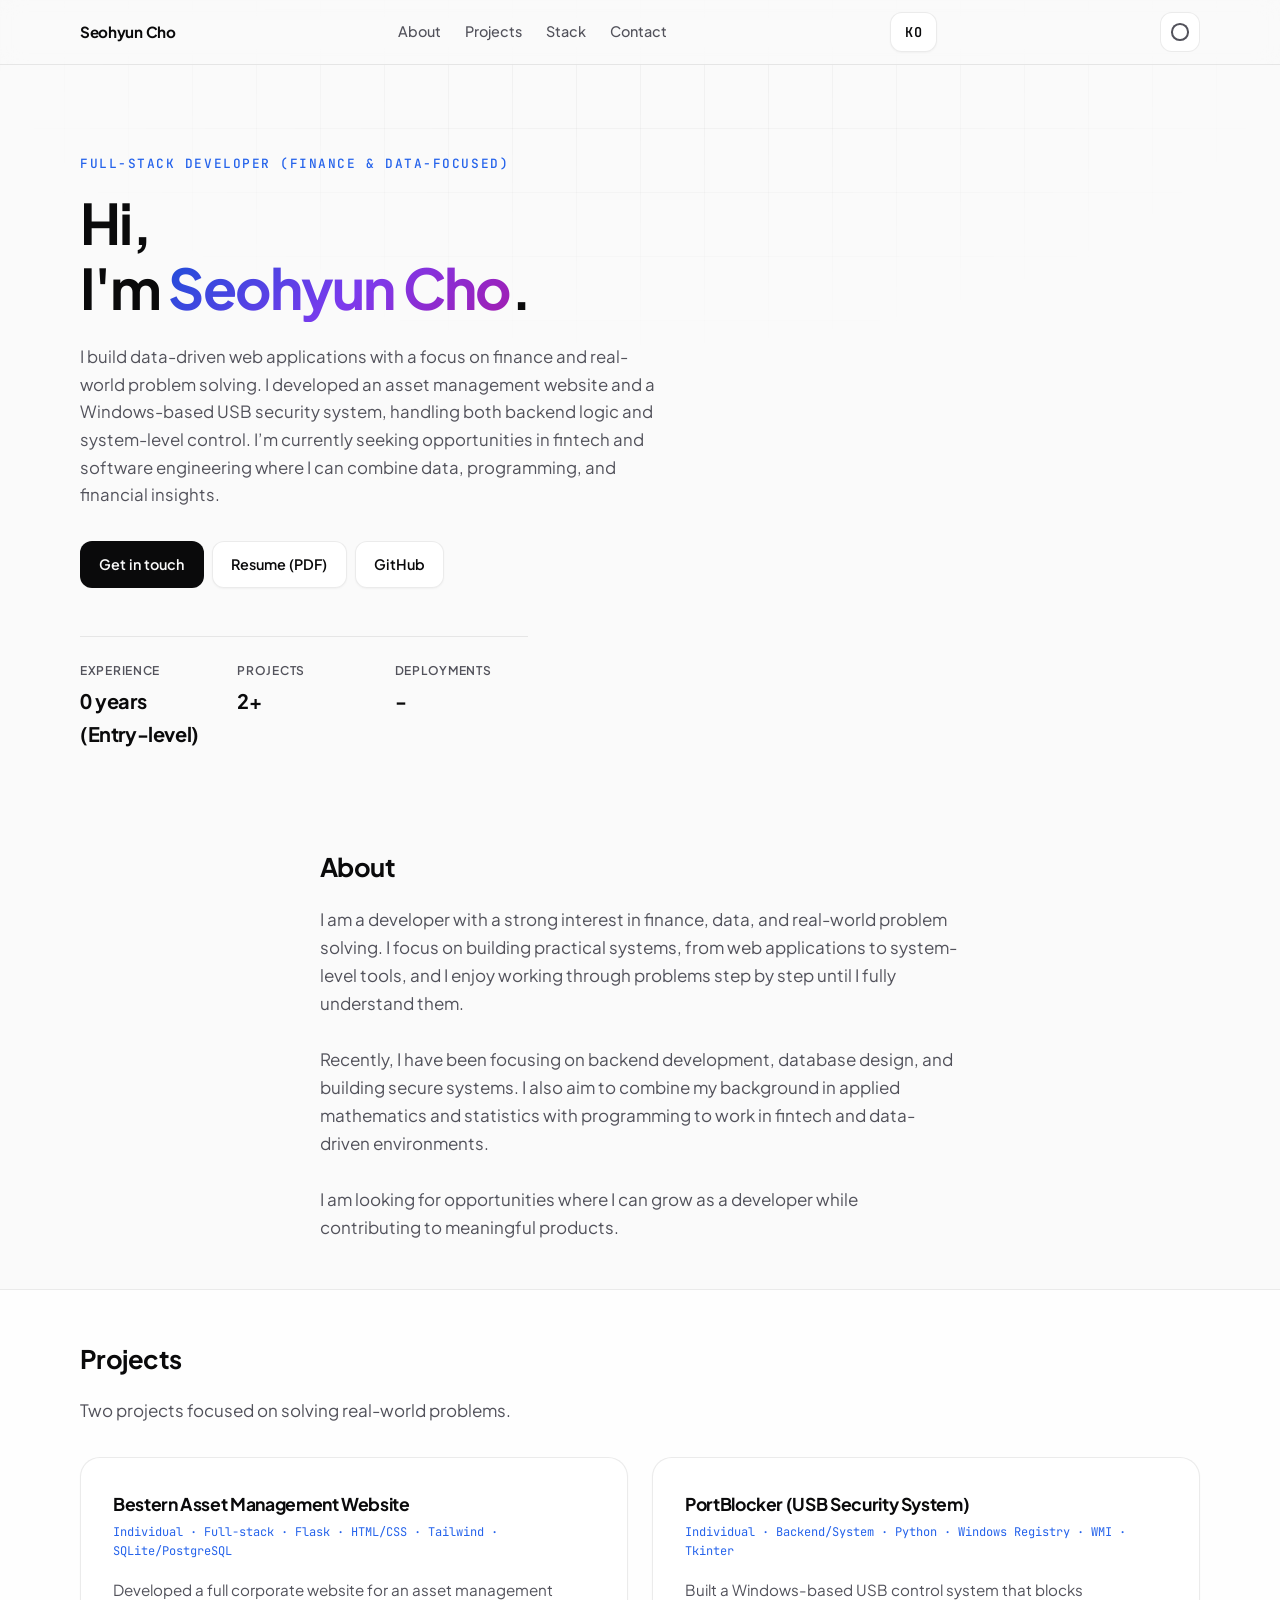
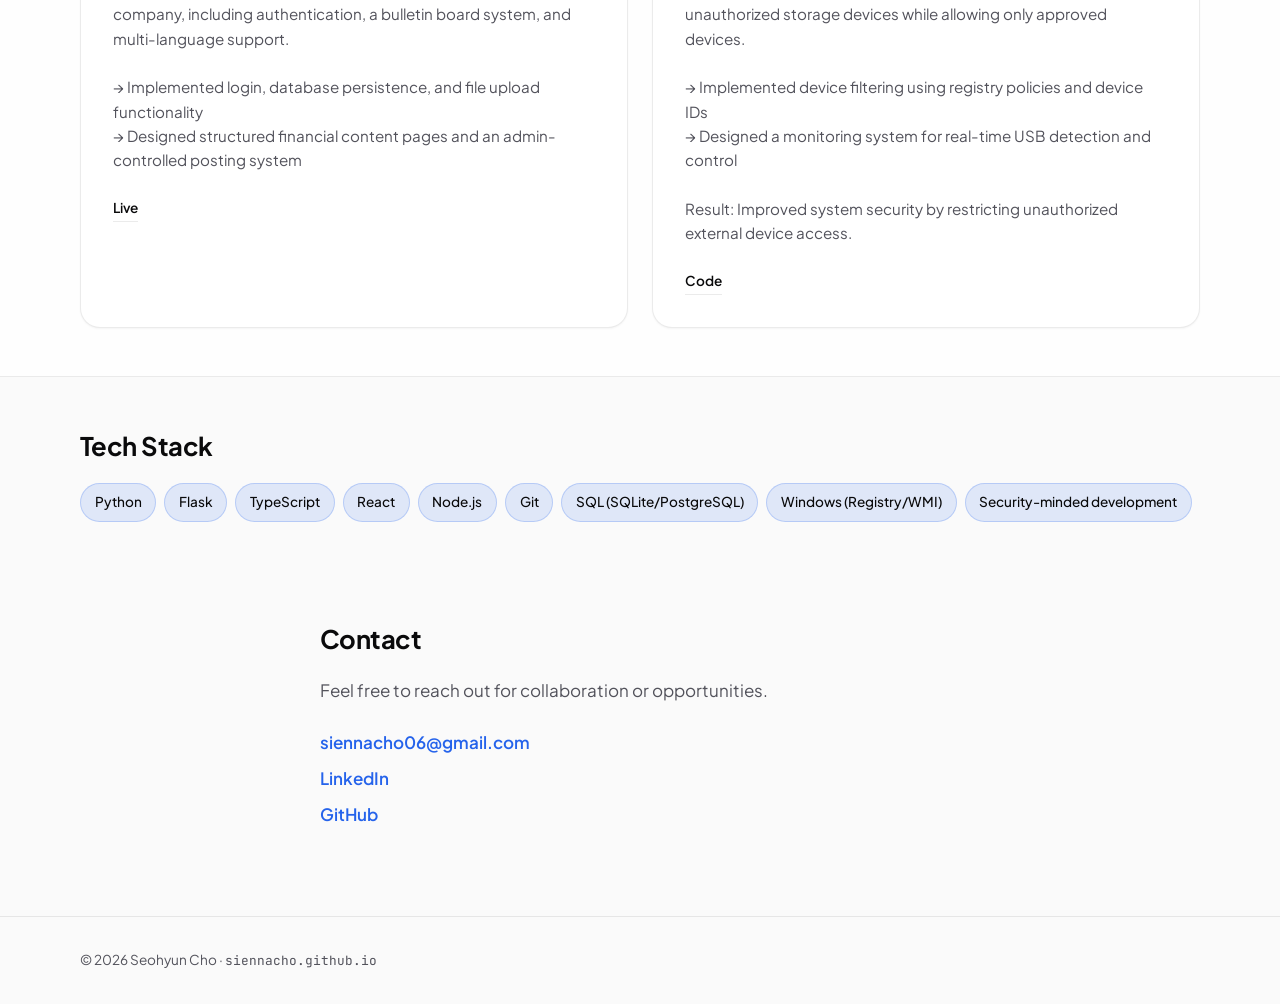
==== en.html @ e42a37b7 "fundamental structure building Made-with: Cursor" ====
<!DOCTYPE html>
<html lang="en">
  <head>
    <meta charset="UTF-8" />
    <meta name="viewport" content="width=device-width, initial-scale=1" />
    <meta
      name="description"
      content="Seohyun Cho — Finance & Data-focused Full-stack Developer portfolio"
    />
    <title>Seohyun Cho — Portfolio</title>
    <link rel="canonical" href="https://siennacho.github.io/en.html" />
    <meta property="og:url" content="https://siennacho.github.io/en.html" />
    <meta property="og:title" content="Seohyun Cho — Portfolio" />
    <meta
      property="og:description"
      content="Finance & Data-focused Full-stack Developer — Portfolio"
    />
    <link rel="preconnect" href="https://fonts.googleapis.com" />
    <link rel="preconnect" href="https://fonts.gstatic.com" crossorigin />
    <link
      href="https://fonts.googleapis.com/css2?family=JetBrains+Mono:wght@400;500&family=Plus+Jakarta+Sans:ital,wght@0,400;0,500;0,600;0,700;1,400&display=swap"
      rel="stylesheet"
    />
    <link rel="stylesheet" href="styles.css" />
  </head>
  <body>
    <a class="skip-link" href="#main">Skip to content</a>
    <div class="bg-grid" aria-hidden="true"></div>

    <header class="site-header">
      <div class="container header-inner">
        <a class="logo" href="/">Seohyun Cho</a>
        <nav class="nav" aria-label="Primary">
          <a href="#about">About</a>
          <a href="#work">Projects</a>
          <a href="#stack">Stack</a>
          <a href="#contact">Contact</a>
        </nav>
        <a class="lang-link" href="/" lang="ko" aria-label="한국어 버전 보기">KO</a>
        <button type="button" class="theme-toggle" aria-label="Toggle theme" data-theme-toggle>
          <span class="theme-toggle__icon" aria-hidden="true"></span>
        </button>
      </div>
    </header>

    <main id="main">
      <section class="hero">
        <div class="container hero-inner">
          <p class="eyebrow">Full-stack Developer (Finance &amp; Data-focused)</p>
          <h1 class="hero-title">
            Hi,<br />
            I'm <span class="hero-title__accent">Seohyun Cho</span>.
          </h1>
          <p class="hero-lead">
            I build data-driven web applications with a focus on finance and real-world problem solving.
            I developed an asset management website and a Windows-based USB security system, handling both backend logic
            and system-level control. I’m currently seeking opportunities in fintech and software engineering where I can
            combine data, programming, and financial insights.
          </p>
          <div class="hero-actions">
            <a class="btn btn--primary" href="#contact">Get in touch</a>
            <a class="btn btn--ghost" href="/assets/SeohyunCho_Resume.pdf" download>Resume (PDF)</a>
            <a class="btn btn--ghost" href="https://github.com/Siennacho" target="_blank" rel="noopener noreferrer"
              >GitHub</a
            >
          </div>
          <dl class="metrics" aria-label="Highlights">
            <div class="metrics__item">
              <dt>Experience</dt>
              <dd><span class="metrics__value">0</span> years <span class="metrics__suffix">(Entry-level)</span></dd>
            </div>
            <div class="metrics__item">
              <dt>Projects</dt>
              <dd><span class="metrics__value">2</span>+</dd>
            </div>
            <div class="metrics__item">
              <dt>Deployments</dt>
              <dd><span class="metrics__value">-</span></dd>
            </div>
          </dl>
        </div>
      </section>

      <section id="about" class="section">
        <div class="container narrow">
          <h2 class="section-title">About</h2>
          <p class="prose">
            I am a developer with a strong interest in finance, data, and real-world problem solving. I focus on building
            practical systems, from web applications to system-level tools, and I enjoy working through problems step by
            step until I fully understand them.
            <br /><br />
            Recently, I have been focusing on backend development, database design, and building secure systems. I also
            aim to combine my background in applied mathematics and statistics with programming to work in fintech and
            data-driven environments.
            <br /><br />
            I am looking for opportunities where I can grow as a developer while contributing to meaningful products.
          </p>
        </div>
      </section>

      <section id="work" class="section section--alt">
        <div class="container">
          <h2 class="section-title">Projects</h2>
          <p class="section-desc">Two projects focused on solving real-world problems.</p>
          <ul class="card-grid">
            <li>
              <article class="card">
                <h3 class="card__title">Bestern Asset Management Website</h3>
                <p class="card__meta">Individual · Full-stack · Flask · HTML/CSS · Tailwind · SQLite/PostgreSQL</p>
                <p class="card__text">
                  Developed a full corporate website for an asset management company, including authentication, a
                  bulletin board system, and multi-language support.
                  <br /><br />
                  → Implemented login, database persistence, and file upload functionality<br />
                  → Designed structured financial content pages and an admin-controlled posting system
                </p>
                <div class="card__links">
                  <a href="https://bestern.co.kr" target="_blank" rel="noopener noreferrer">Live</a>
                </div>
              </article>
            </li>
            <li>
              <article class="card">
                <h3 class="card__title">PortBlocker (USB Security System)</h3>
                <p class="card__meta">Individual · Backend/System · Python · Windows Registry · WMI · Tkinter</p>
                <p class="card__text">
                  Built a Windows-based USB control system that blocks unauthorized storage devices while allowing only
                  approved devices.
                  <br /><br />
                  → Implemented device filtering using registry policies and device IDs<br />
                  → Designed a monitoring system for real-time USB detection and control
                  <br /><br />
                  Result: Improved system security by restricting unauthorized external device access.
                </p>
                <div class="card__links">
                  <a href="https://github.com/Siennacho" target="_blank" rel="noopener noreferrer">Code</a>
                </div>
              </article>
            </li>
          </ul>
        </div>
      </section>

      <section id="stack" class="section">
        <div class="container">
          <h2 class="section-title">Tech Stack</h2>
          <ul class="stack-list" aria-label="Tech stack">
            <li>Python</li>
            <li>Flask</li>
            <li>TypeScript</li>
            <li>React</li>
            <li>Node.js</li>
            <li>Git</li>
            <li>SQL (SQLite/PostgreSQL)</li>
            <li>Windows (Registry/WMI)</li>
            <li>Security-minded development</li>
          </ul>
        </div>
      </section>

      <section id="contact" class="section section--cta">
        <div class="container narrow">
          <h2 class="section-title">Contact</h2>
          <p class="prose">Feel free to reach out for collaboration or opportunities.</p>
          <ul class="contact-list">
            <li><a href="mailto:siennacho06@gmail.com">siennacho06@gmail.com</a></li>
            <li><a class="contact-link--empty" href="#" aria-disabled="true" tabindex="-1">LinkedIn</a></li>
            <li><a href="https://github.com/Siennacho" target="_blank" rel="noopener noreferrer">GitHub</a></li>
          </ul>
        </div>
      </section>
    </main>

    <footer class="site-footer">
      <div class="container footer-inner">
        <p>© <span data-year></span> Seohyun Cho · <span class="footer-url">siennacho.github.io</span></p>
      </div>
    </footer>

    <script src="main.js" defer></script>
  </body>
</html>
---- styles.css ----
:root {
  color-scheme: light dark;
  --font-sans: "Plus Jakarta Sans", system-ui, sans-serif;
  --font-mono: "JetBrains Mono", ui-monospace, monospace;

  --space-xs: 0.25rem;
  --space-sm: 0.5rem;
  --space-md: 1rem;
  --space-lg: 1.5rem;
  --space-xl: 2rem;
  --space-2xl: 3rem;
  --space-3xl: clamp(3rem, 8vw, 5.5rem);

  --radius-sm: 6px;
  --radius-md: 12px;
  --radius-lg: 20px;

  --ease-out: cubic-bezier(0.22, 1, 0.36, 1);
  --shadow-sm: 0 1px 2px rgba(0, 0, 0, 0.04);
  --shadow-md: 0 12px 40px -12px rgba(0, 0, 0, 0.12);

  --bg: #fafafa;
  --bg-elevated: #ffffff;
  --text: #0a0a0b;
  --text-muted: #52525b;
  --border: rgba(10, 10, 11, 0.08);
  --accent: #2563eb;
  --accent-soft: rgba(37, 99, 235, 0.12);
  --hero-gradient: linear-gradient(135deg, #1d4ed8 0%, #7c3aed 55%, #a21caf 100%);
}

[data-theme="dark"] {
  color-scheme: dark;
  --bg: #09090b;
  --bg-elevated: #121214;
  --text: #fafafa;
  --text-muted: #a1a1aa;
  --border: rgba(250, 250, 250, 0.08);
  --accent: #60a5fa;
  --accent-soft: rgba(96, 165, 250, 0.15);
  --hero-gradient: linear-gradient(135deg, #60a5fa 0%, #a78bfa 50%, #e879f9 100%);
  --shadow-sm: 0 1px 2px rgba(0, 0, 0, 0.2);
  --shadow-md: 0 20px 50px -20px rgba(0, 0, 0, 0.5);
}

*,
*::before,
*::after {
  box-sizing: border-box;
}

html {
  scroll-behavior: smooth;
}

body {
  margin: 0;
  font-family: var(--font-sans);
  font-size: 1.0625rem;
  line-height: 1.65;
  color: var(--text);
  background-color: var(--bg);
  -webkit-font-smoothing: antialiased;
}

.bg-grid {
  pointer-events: none;
  position: fixed;
  inset: 0;
  z-index: -1;
  background-image:
    linear-gradient(var(--border) 1px, transparent 1px),
    linear-gradient(90deg, var(--border) 1px, transparent 1px);
  background-size: 64px 64px;
  mask-image: radial-gradient(ellipse 80% 60% at 50% 0%, black 20%, transparent 70%);
  opacity: 0.45;
}

.skip-link {
  position: absolute;
  top: -100px;
  left: var(--space-md);
  padding: var(--space-sm) var(--space-md);
  background: var(--accent);
  color: #fff;
  font-weight: 600;
  border-radius: var(--radius-sm);
  z-index: 100;
  transition: top 0.2s var(--ease-out);
}

.skip-link:focus {
  top: var(--space-md);
  outline: 2px solid var(--text);
  outline-offset: 2px;
}

.container {
  width: min(1120px, 100% - 2 * var(--space-xl));
  margin-inline: auto;
}

.container.narrow {
  width: min(640px, 100% - 2 * var(--space-xl));
}

.site-header {
  position: sticky;
  top: 0;
  z-index: 50;
  background: color-mix(in srgb, var(--bg) 85%, transparent);
  backdrop-filter: blur(12px);
  border-bottom: 1px solid var(--border);
}

.header-inner {
  display: flex;
  align-items: center;
  justify-content: space-between;
  gap: var(--space-lg);
  min-height: 4rem;
}

.logo {
  font-weight: 700;
  font-size: 0.95rem;
  letter-spacing: -0.02em;
  color: var(--text);
  text-decoration: none;
}

.nav {
  display: flex;
  gap: var(--space-lg);
  flex-wrap: wrap;
  justify-content: flex-end;
}

.nav a {
  font-size: 0.9rem;
  font-weight: 500;
  color: var(--text-muted);
  text-decoration: none;
  transition: color 0.2s var(--ease-out);
}

.nav a:hover {
  color: var(--text);
}

.lang-link {
  flex-shrink: 0;
  height: 2.5rem;
  padding: 0 0.85rem;
  display: inline-flex;
  align-items: center;
  justify-content: center;
  border: 1px solid var(--border);
  border-radius: var(--radius-md);
  background: var(--bg-elevated);
  color: var(--text);
  text-decoration: none;
  font-family: var(--font-mono);
  font-size: 0.85rem;
  font-weight: 600;
  letter-spacing: 0.06em;
  box-shadow: var(--shadow-sm);
  transition:
    border-color 0.2s var(--ease-out),
    transform 0.15s var(--ease-out);
}

.lang-link:hover {
  border-color: color-mix(in srgb, var(--text-muted) 35%, transparent);
}

.lang-link:focus-visible {
  outline: 2px solid var(--accent);
  outline-offset: 2px;
}

.theme-toggle {
  flex-shrink: 0;
  width: 2.5rem;
  height: 2.5rem;
  border: 1px solid var(--border);
  border-radius: var(--radius-md);
  background: var(--bg-elevated);
  cursor: pointer;
  display: grid;
  place-items: center;
  transition:
    border-color 0.2s var(--ease-out),
    transform 0.15s var(--ease-out);
}

.theme-toggle:hover {
  border-color: color-mix(in srgb, var(--text-muted) 35%, transparent);
}

.theme-toggle:focus-visible {
  outline: 2px solid var(--accent);
  outline-offset: 2px;
}

.theme-toggle__icon {
  width: 1.1rem;
  height: 1.1rem;
  border-radius: 50%;
  box-shadow: inset 0 0 0 2px var(--text-muted);
}

[data-theme="dark"] .theme-toggle__icon {
  box-shadow:
    inset 0 0 0 2px var(--text-muted),
    -6px 0 0 -3px var(--text-muted);
}

.hero {
  padding: var(--space-3xl) 0 var(--space-2xl);
}

.eyebrow {
  font-family: var(--font-mono);
  font-size: 0.8rem;
  font-weight: 500;
  letter-spacing: 0.12em;
  text-transform: uppercase;
  color: var(--accent);
  margin: 0 0 var(--space-md);
}

.hero-title {
  font-size: clamp(2.25rem, 5.5vw, 3.5rem);
  font-weight: 700;
  letter-spacing: -0.03em;
  line-height: 1.15;
  margin: 0 0 var(--space-lg);
}

.hero-title__accent {
  background: var(--hero-gradient);
  -webkit-background-clip: text;
  background-clip: text;
  color: transparent;
}

.hero-lead {
  max-width: 36rem;
  color: var(--text-muted);
  margin: 0 0 var(--space-xl);
  font-size: 1.05rem;
}

.hero-actions {
  display: flex;
  flex-wrap: wrap;
  gap: var(--space-sm);
  margin-bottom: var(--space-2xl);
}

.btn {
  display: inline-flex;
  align-items: center;
  justify-content: center;
  padding: 0.65rem 1.15rem;
  font-family: var(--font-sans);
  font-size: 0.9rem;
  font-weight: 600;
  border-radius: var(--radius-md);
  text-decoration: none;
  border: 1px solid transparent;
  transition:
    background 0.2s var(--ease-out),
    color 0.2s var(--ease-out),
    border-color 0.2s var(--ease-out),
    transform 0.15s var(--ease-out);
}

.btn--primary {
  background: var(--text);
  color: var(--bg);
}

.btn--primary:hover {
  transform: translateY(-1px);
}

.btn--ghost {
  background: var(--bg-elevated);
  color: var(--text);
  border-color: var(--border);
  box-shadow: var(--shadow-sm);
}

.btn--ghost:hover {
  border-color: color-mix(in srgb, var(--text-muted) 40%, transparent);
}

.metrics {
  display: grid;
  grid-template-columns: repeat(3, 1fr);
  gap: var(--space-lg);
  margin: 0;
  padding: var(--space-lg) 0 0;
  border-top: 1px solid var(--border);
  max-width: 28rem;
}

.metrics__item {
  margin: 0;
}

.metrics dt {
  font-size: 0.75rem;
  font-weight: 600;
  text-transform: uppercase;
  letter-spacing: 0.06em;
  color: var(--text-muted);
  margin: 0 0 var(--space-xs);
}

.metrics dd {
  margin: 0;
  font-size: 1.25rem;
  font-weight: 700;
  letter-spacing: -0.02em;
}

.metrics__value {
  font-variant-numeric: tabular-nums;
}

.section {
  padding: var(--space-2xl) 0;
}

.section--alt {
  background: color-mix(in srgb, var(--bg-elevated) 70%, var(--bg));
  border-block: 1px solid var(--border);
}

.section--cta {
  padding-bottom: var(--space-3xl);
}

.section-title {
  font-size: clamp(1.35rem, 2.5vw, 1.6rem);
  font-weight: 700;
  letter-spacing: -0.02em;
  margin: 0 0 var(--space-md);
}

.section-desc {
  color: var(--text-muted);
  margin: 0 0 var(--space-xl);
  max-width: 40rem;
}

.prose {
  color: var(--text-muted);
  margin: 0;
}

.card-grid {
  list-style: none;
  margin: 0;
  padding: 0;
  display: grid;
  gap: var(--space-lg);
  grid-template-columns: repeat(auto-fit, minmax(min(100%, 300px), 1fr));
}

.card {
  height: 100%;
  padding: var(--space-xl);
  background: var(--bg-elevated);
  border: 1px solid var(--border);
  border-radius: var(--radius-lg);
  box-shadow: var(--shadow-sm);
  transition:
    border-color 0.25s var(--ease-out),
    box-shadow 0.25s var(--ease-out),
    transform 0.25s var(--ease-out);
}

.card:hover {
  border-color: color-mix(in srgb, var(--accent) 35%, var(--border));
  box-shadow: var(--shadow-md);
  transform: translateY(-2px);
}

.card__title {
  font-size: 1.1rem;
  font-weight: 700;
  margin: 0 0 var(--space-xs);
  letter-spacing: -0.02em;
}

.card__meta {
  font-family: var(--font-mono);
  font-size: 0.75rem;
  color: var(--accent);
  margin: 0 0 var(--space-md);
}

.card__text {
  font-size: 0.95rem;
  color: var(--text-muted);
  margin: 0 0 var(--space-lg);
  line-height: 1.6;
}

.card__links {
  display: flex;
  gap: var(--space-md);
}

.card__links a {
  font-size: 0.85rem;
  font-weight: 600;
  color: var(--text);
  text-decoration: none;
  border-bottom: 1px solid var(--border);
  padding-bottom: 2px;
  transition: border-color 0.2s var(--ease-out);
}

.card__links a:hover {
  border-color: var(--accent);
}

.stack-list {
  list-style: none;
  margin: 0;
  padding: 0;
  display: flex;
  flex-wrap: wrap;
  gap: var(--space-sm);
}

.stack-list li {
  font-size: 0.85rem;
  font-weight: 500;
  padding: 0.45rem 0.85rem;
  border-radius: 999px;
  background: var(--accent-soft);
  color: var(--text);
  border: 1px solid color-mix(in srgb, var(--accent) 22%, transparent);
}

.contact-list {
  list-style: none;
  margin: var(--space-lg) 0 0;
  padding: 0;
  display: flex;
  flex-direction: column;
  gap: var(--space-sm);
}

.contact-list a {
  font-weight: 600;
  color: var(--accent);
  text-decoration: none;
}

.contact-list a:hover {
  text-decoration: underline;
  text-underline-offset: 4px;
}

.contact-link--empty {
  color: var(--text-muted);
  text-decoration: none;
  cursor: default;
}

.contact-link--empty:hover {
  text-decoration: none;
}

.site-footer {
  border-top: 1px solid var(--border);
  padding: var(--space-xl) 0;
}

.footer-inner p {
  margin: 0;
  font-size: 0.85rem;
  color: var(--text-muted);
}

.footer-url {
  font-family: var(--font-mono);
  font-size: 0.8rem;
}

@media (max-width: 640px) {
  .metrics {
    grid-template-columns: 1fr;
    max-width: none;
  }

  .header-inner {
    flex-wrap: wrap;
    row-gap: var(--space-sm);
  }

  .nav {
    order: 3;
    width: 100%;
    justify-content: center;
    gap: var(--space-md);
    padding-top: var(--space-sm);
    border-top: 1px solid var(--border);
  }

  .nav a {
    font-size: 0.85rem;
  }
}
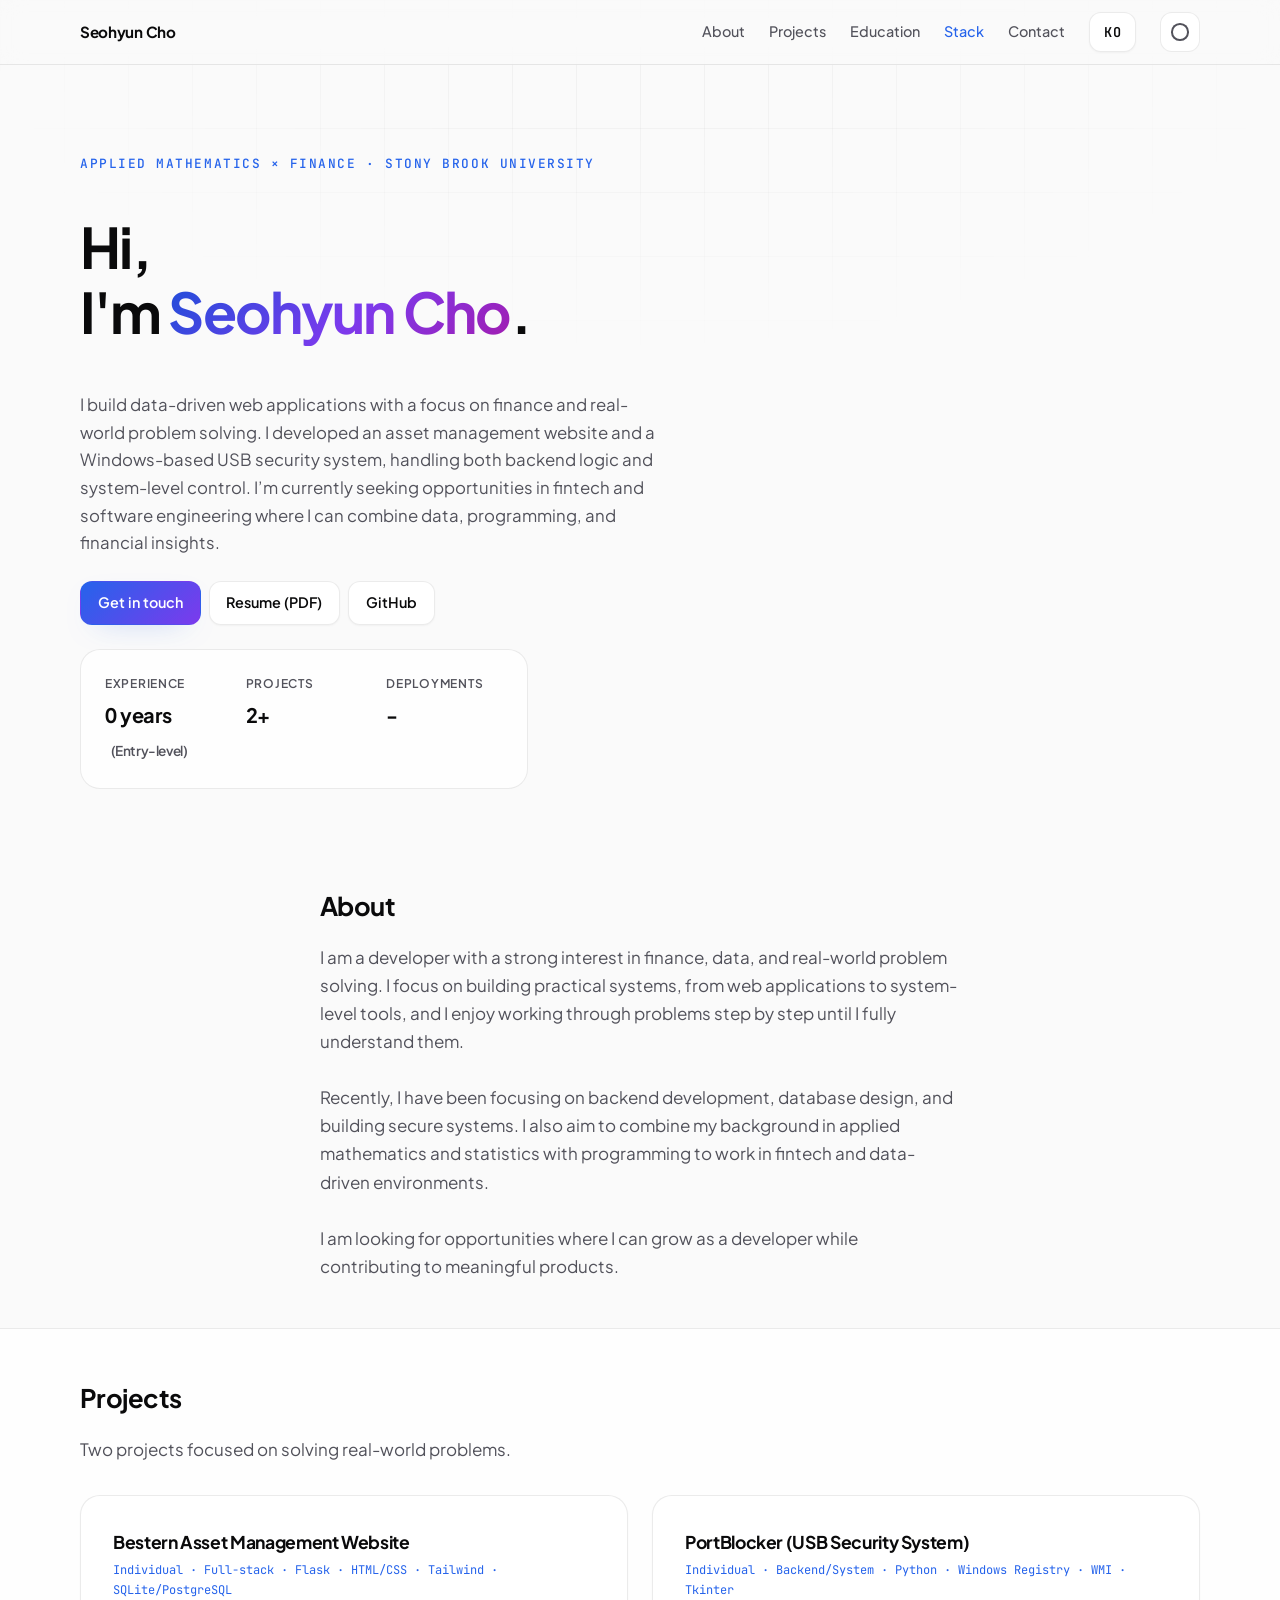
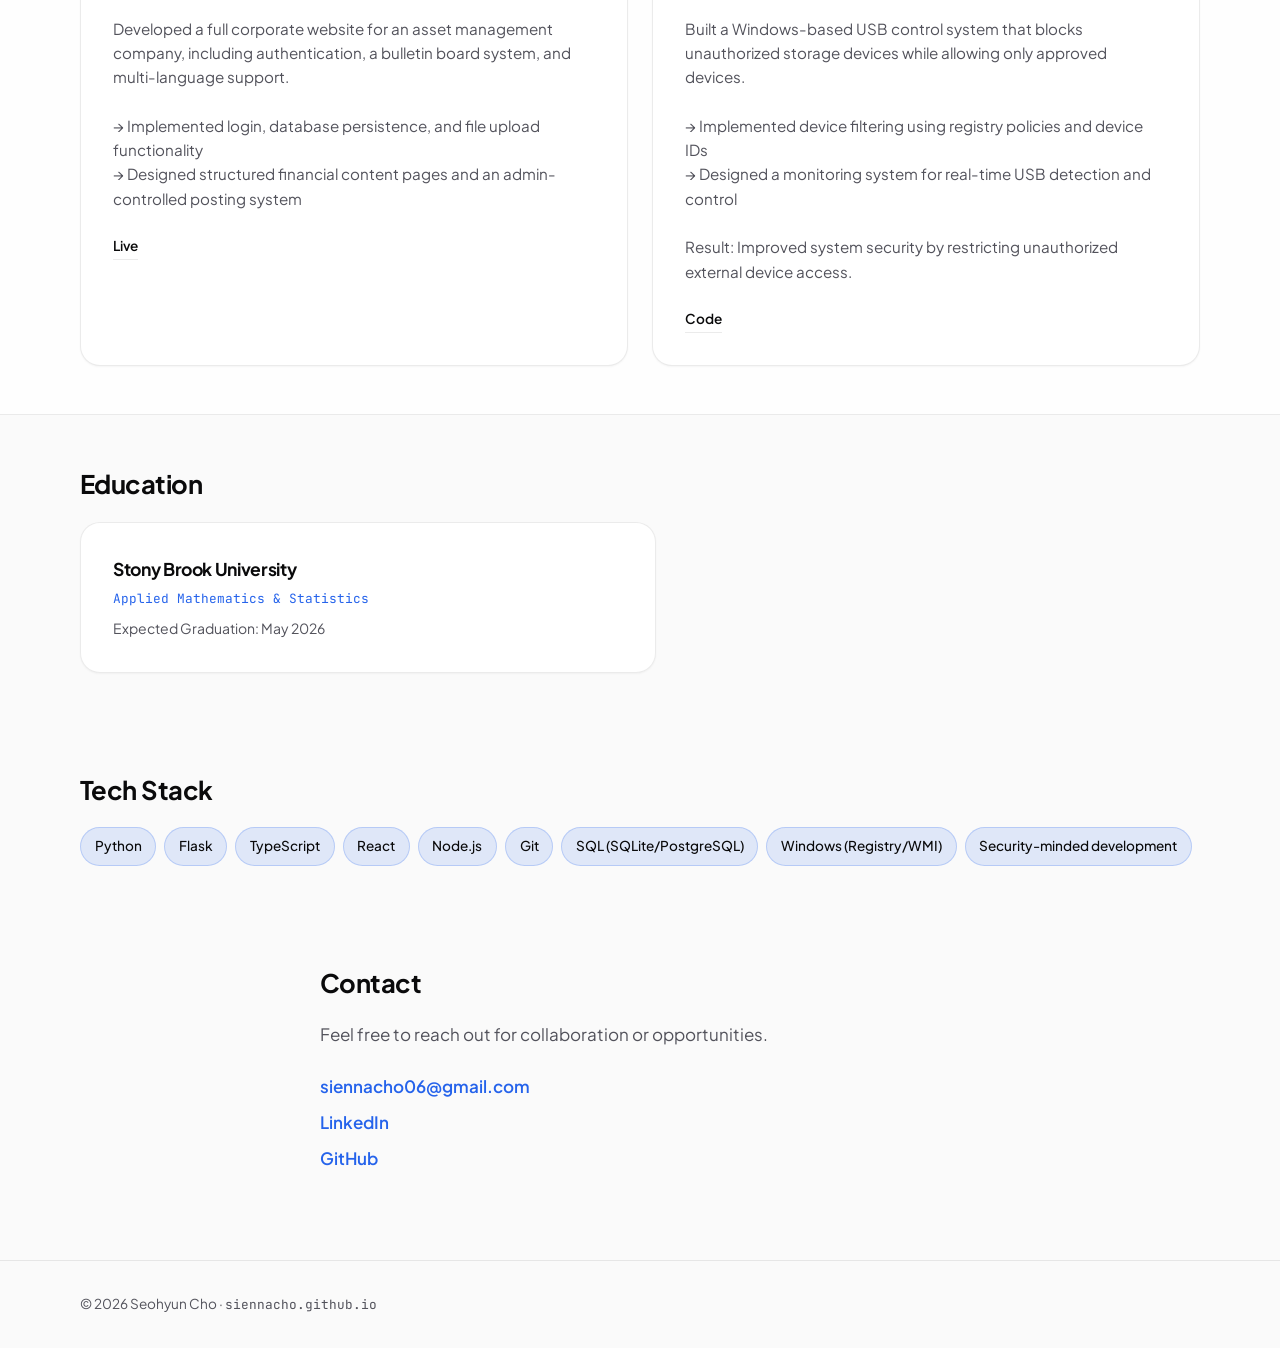
==== commit cb18e24d: "feat: Education 섹션 추가 및 UI 개선 - Education 섹션 추가 (Stony Brook Univ., Applied Mathematics & Statistics" ====
--- a/en.html
+++ b/en.html
@@ -33,6 +33,7 @@
         <nav class="nav" aria-label="Primary">
           <a href="#about">About</a>
           <a href="#work">Projects</a>
+          <a href="#education">Education</a>
           <a href="#stack">Stack</a>
           <a href="#contact">Contact</a>
         </nav>
@@ -46,7 +47,7 @@
     <main id="main">
       <section class="hero">
         <div class="container hero-inner">
-          <p class="eyebrow">Full-stack Developer (Finance &amp; Data-focused)</p>
+          <p class="eyebrow">Applied Mathematics × Finance · Stony Brook University</p>
           <h1 class="hero-title">
             Hi,<br />
             I'm <span class="hero-title__accent">Seohyun Cho</span>.
@@ -141,6 +142,19 @@
         </div>
       </section>
 
+      <section id="education" class="section">
+        <div class="container">
+          <h2 class="section-title">Education</h2>
+          <ul class="edu-list">
+            <li class="edu-item">
+              <p class="edu-item__school">Stony Brook University</p>
+              <p class="edu-item__degree">Applied Mathematics &amp; Statistics</p>
+              <p class="edu-item__date">Expected Graduation: May 2026</p>
+            </li>
+          </ul>
+        </div>
+      </section>
+
       <section id="stack" class="section">
         <div class="container">
           <h2 class="section-title">Tech Stack</h2>
@@ -164,7 +178,7 @@
           <p class="prose">Feel free to reach out for collaboration or opportunities.</p>
           <ul class="contact-list">
             <li><a href="mailto:siennacho06@gmail.com">siennacho06@gmail.com</a></li>
-            <li><a class="contact-link--empty" href="#" aria-disabled="true" tabindex="-1">LinkedIn</a></li>
+            <li><a href="https://www.linkedin.com/in/%EC%84%9C%ED%98%84-%EC%A1%B0-66b93a392/" target="_blank" rel="noopener noreferrer">LinkedIn</a></li>
             <li><a href="https://github.com/Siennacho" target="_blank" rel="noopener noreferrer">GitHub</a></li>
           </ul>
         </div>
--- a/styles.css
+++ b/styles.css
@@ -25,6 +25,7 @@
   --text-muted: #52525b;
   --border: rgba(10, 10, 11, 0.08);
   --accent: #2563eb;
+  --accent-2: #7c3aed;
   --accent-soft: rgba(37, 99, 235, 0.12);
   --hero-gradient: linear-gradient(135deg, #1d4ed8 0%, #7c3aed 55%, #a21caf 100%);
 }
@@ -37,6 +38,7 @@
   --text-muted: #a1a1aa;
   --border: rgba(250, 250, 250, 0.08);
   --accent: #60a5fa;
+  --accent-2: #a78bfa;
   --accent-soft: rgba(96, 165, 250, 0.15);
   --hero-gradient: linear-gradient(135deg, #60a5fa 0%, #a78bfa 50%, #e879f9 100%);
   --shadow-sm: 0 1px 2px rgba(0, 0, 0, 0.2);
@@ -121,6 +123,10 @@
   min-height: 4rem;
 }
 
+.nav {
+  margin-left: auto;
+}
+
 .logo {
   font-weight: 700;
   font-size: 0.95rem;
@@ -146,6 +152,10 @@
 
 .nav a:hover {
   color: var(--text);
+}
+
+.nav a.active {
+  color: var(--accent);
 }
 
 .lang-link {
@@ -172,6 +182,7 @@
 
 .lang-link:hover {
   border-color: color-mix(in srgb, var(--text-muted) 35%, transparent);
+  transform: translateY(-1px);
 }
 
 .lang-link:focus-visible {
@@ -220,6 +231,11 @@
   padding: var(--space-3xl) 0 var(--space-2xl);
 }
 
+.hero-inner {
+  display: grid;
+  gap: var(--space-lg);
+}
+
 .eyebrow {
   font-family: var(--font-mono);
   font-size: 0.8rem;
@@ -231,7 +247,7 @@
 }
 
 .hero-title {
-  font-size: clamp(2.25rem, 5.5vw, 3.5rem);
+  font-size: clamp(1.6rem, 5.5vw, 3.5rem);
   font-weight: 700;
   letter-spacing: -0.03em;
   line-height: 1.15;
@@ -248,7 +264,7 @@
 .hero-lead {
   max-width: 36rem;
   color: var(--text-muted);
-  margin: 0 0 var(--space-xl);
+  margin: 0;
   font-size: 1.05rem;
 }
 
@@ -256,14 +272,15 @@
   display: flex;
   flex-wrap: wrap;
   gap: var(--space-sm);
-  margin-bottom: var(--space-2xl);
+  margin: 0;
 }
 
 .btn {
   display: inline-flex;
   align-items: center;
   justify-content: center;
-  padding: 0.65rem 1.15rem;
+  height: 2.75rem;
+  padding: 0 1.05rem;
   font-family: var(--font-sans);
   font-size: 0.9rem;
   font-weight: 600;
@@ -277,9 +294,15 @@
     transform 0.15s var(--ease-out);
 }
 
+.btn:focus-visible {
+  outline: 2px solid var(--accent);
+  outline-offset: 2px;
+}
+
 .btn--primary {
-  background: var(--text);
-  color: var(--bg);
+  background: linear-gradient(135deg, var(--accent) 0%, var(--accent-2) 100%);
+  color: #fff;
+  box-shadow: 0 10px 30px -18px color-mix(in srgb, var(--accent) 60%, transparent);
 }
 
 .btn--primary:hover {
@@ -295,6 +318,7 @@
 
 .btn--ghost:hover {
   border-color: color-mix(in srgb, var(--text-muted) 40%, transparent);
+  transform: translateY(-1px);
 }
 
 .metrics {
@@ -302,8 +326,10 @@
   grid-template-columns: repeat(3, 1fr);
   gap: var(--space-lg);
   margin: 0;
-  padding: var(--space-lg) 0 0;
-  border-top: 1px solid var(--border);
+  padding: var(--space-lg);
+  border: 1px solid var(--border);
+  border-radius: var(--radius-lg);
+  background: color-mix(in srgb, var(--bg-elevated) 70%, var(--bg));
   max-width: 28rem;
 }
 
@@ -325,6 +351,13 @@
   font-size: 1.25rem;
   font-weight: 700;
   letter-spacing: -0.02em;
+}
+
+.metrics__suffix {
+  font-size: 0.85rem;
+  font-weight: 600;
+  color: var(--text-muted);
+  margin-left: 0.35rem;
 }
 
 .metrics__value {
@@ -469,6 +502,44 @@
   text-underline-offset: 4px;
 }
 
+.edu-list {
+  list-style: none;
+  margin: 0;
+  padding: 0;
+  display: flex;
+  flex-direction: column;
+  gap: var(--space-md);
+}
+
+.edu-item {
+  padding: var(--space-xl);
+  background: var(--bg-elevated);
+  border: 1px solid var(--border);
+  border-radius: var(--radius-lg);
+  box-shadow: var(--shadow-sm);
+  max-width: 36rem;
+}
+
+.edu-item__school {
+  font-size: 1.1rem;
+  font-weight: 700;
+  letter-spacing: -0.02em;
+  margin: 0 0 var(--space-xs);
+}
+
+.edu-item__degree {
+  font-family: var(--font-mono);
+  font-size: 0.8rem;
+  color: var(--accent);
+  margin: 0 0 var(--space-sm);
+}
+
+.edu-item__date {
+  font-size: 0.875rem;
+  color: var(--text-muted);
+  margin: 0;
+}
+
 .contact-link--empty {
   color: var(--text-muted);
   text-decoration: none;
